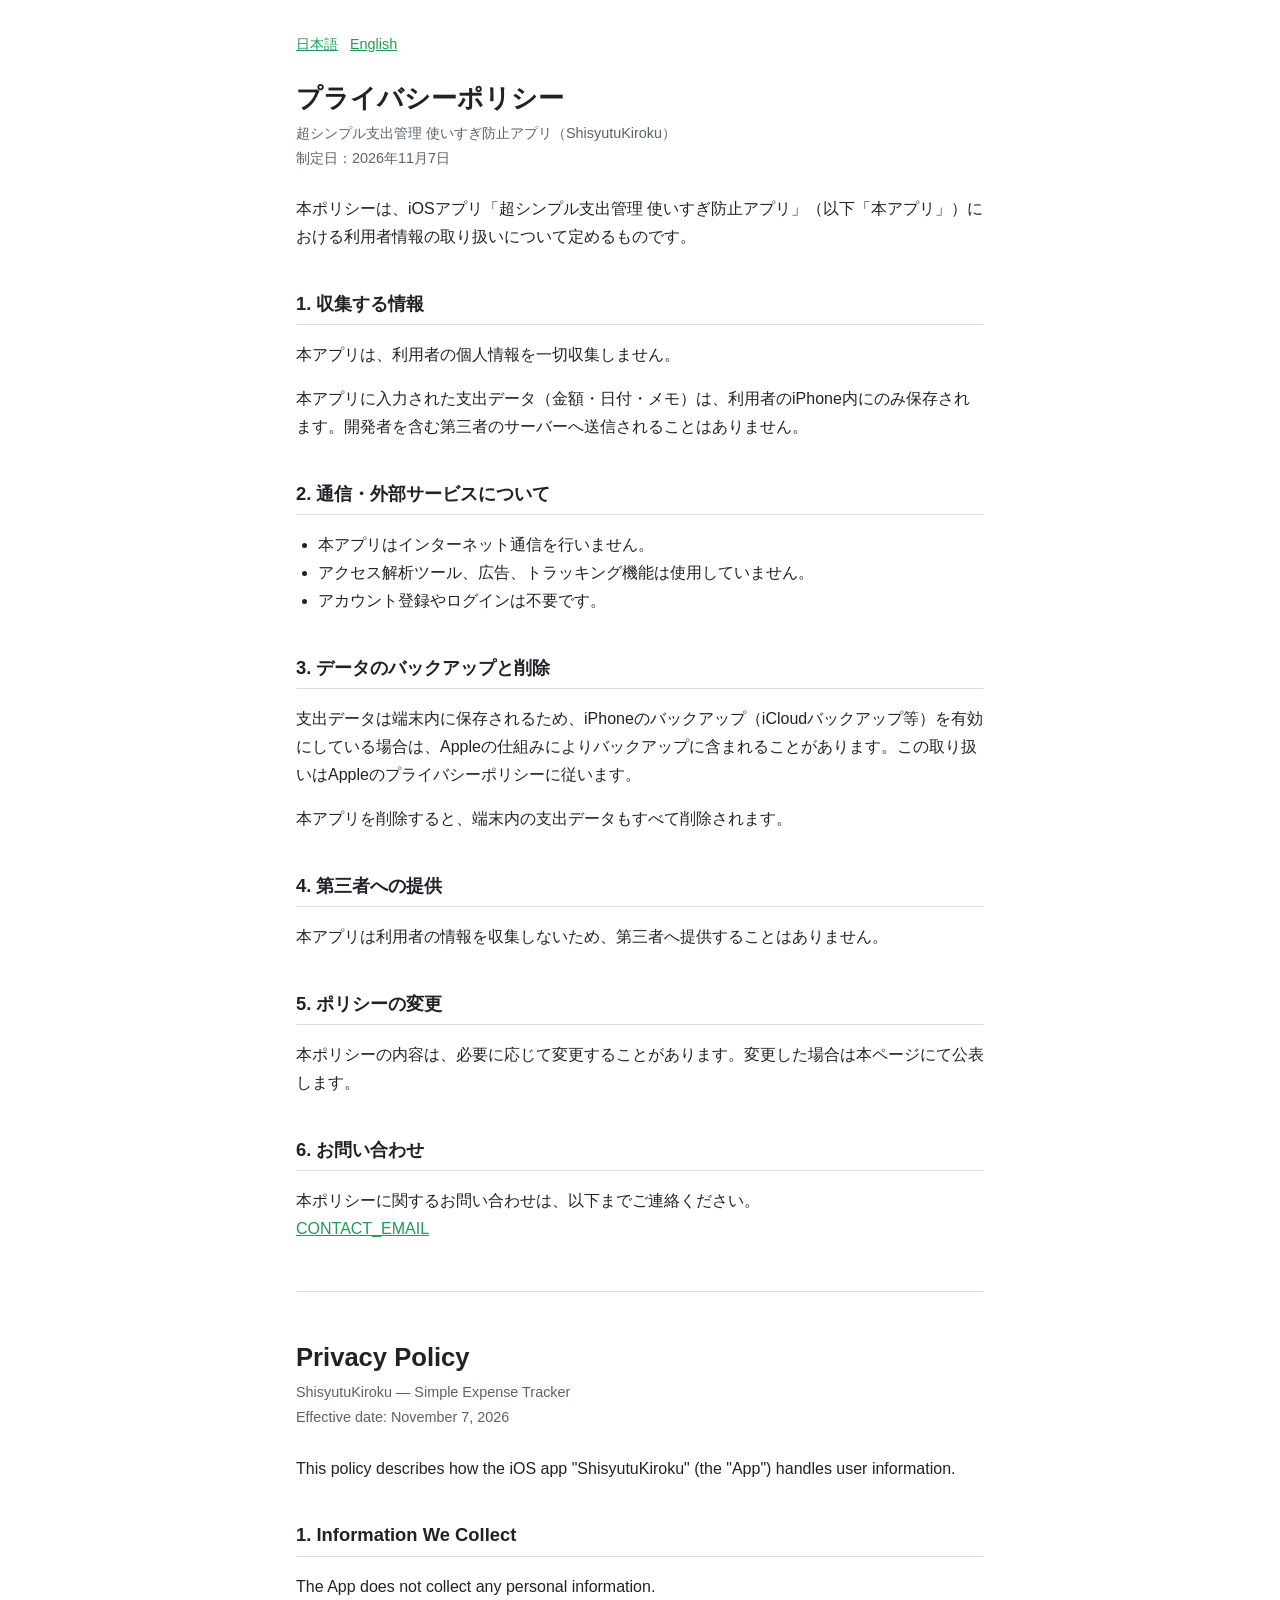
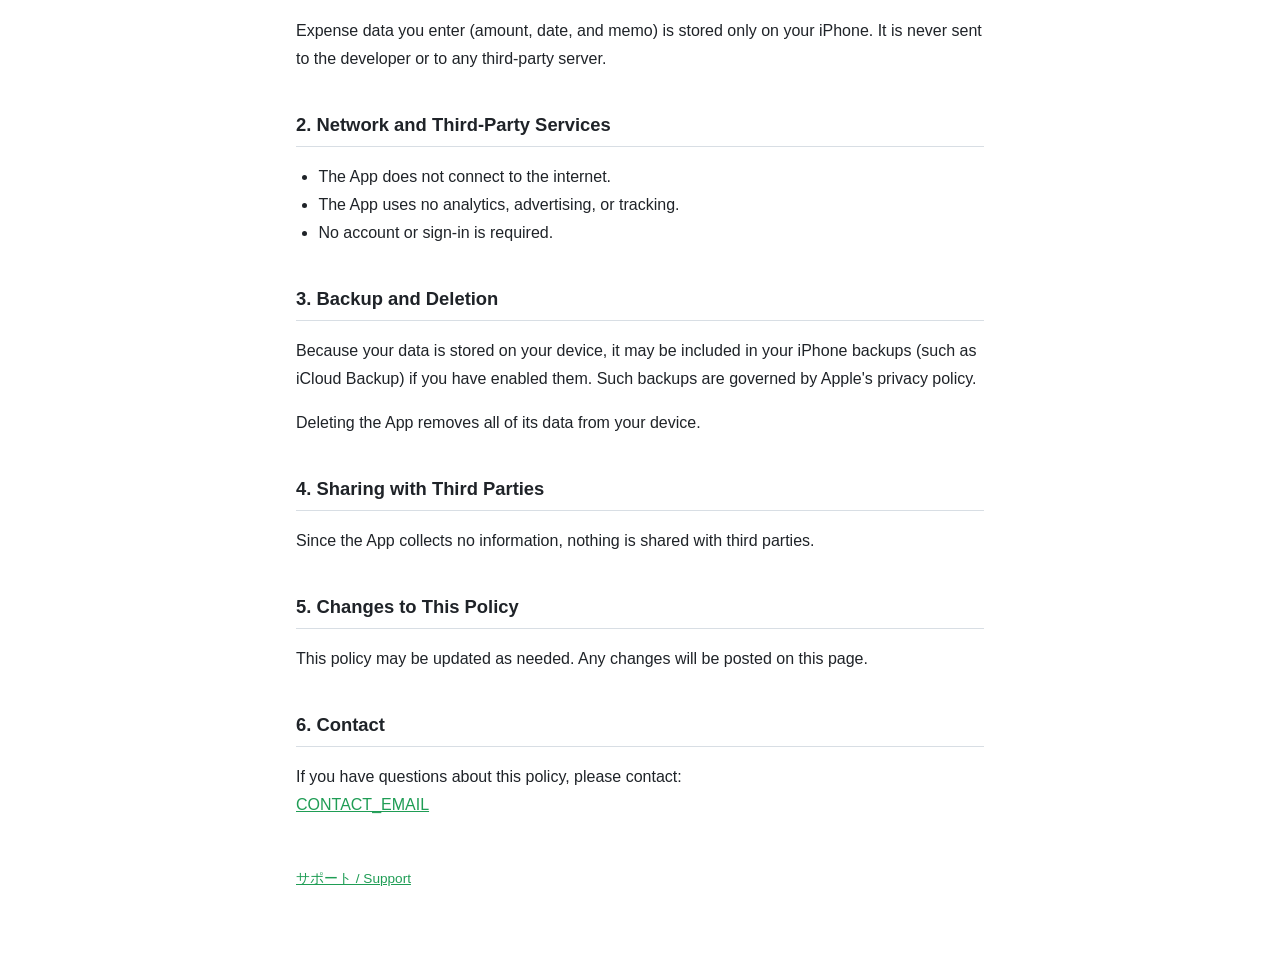
==== shisyutukiroku/privacy.html @ e6665d54 "Add privacy policy and support pages for ShisyutuKiroku Contact email is a placeholder (CONTACT_EMAI" ====
<!doctype html>
<html lang="ja">
<head>
  <meta charset="utf-8">
  <meta name="viewport" content="width=device-width, initial-scale=1">
  <title>プライバシーポリシー｜超シンプル支出管理</title>
  <link rel="stylesheet" href="../style.css">
</head>
<body>
<main>
  <div class="lang"><a href="#ja">日本語</a><a href="#en">English</a></div>

  <section id="ja">
    <h1>プライバシーポリシー</h1>
    <p class="meta">超シンプル支出管理 使いすぎ防止アプリ（ShisyutuKiroku）<br>制定日：2026年11月7日</p>

    <p>本ポリシーは、iOSアプリ「超シンプル支出管理 使いすぎ防止アプリ」（以下「本アプリ」）における利用者情報の取り扱いについて定めるものです。</p>

    <h2>1. 収集する情報</h2>
    <p>本アプリは、利用者の個人情報を一切収集しません。</p>
    <p>本アプリに入力された支出データ（金額・日付・メモ）は、利用者のiPhone内にのみ保存されます。開発者を含む第三者のサーバーへ送信されることはありません。</p>

    <h2>2. 通信・外部サービスについて</h2>
    <ul>
      <li>本アプリはインターネット通信を行いません。</li>
      <li>アクセス解析ツール、広告、トラッキング機能は使用していません。</li>
      <li>アカウント登録やログインは不要です。</li>
    </ul>

    <h2>3. データのバックアップと削除</h2>
    <p>支出データは端末内に保存されるため、iPhoneのバックアップ（iCloudバックアップ等）を有効にしている場合は、Appleの仕組みによりバックアップに含まれることがあります。この取り扱いはAppleのプライバシーポリシーに従います。</p>
    <p>本アプリを削除すると、端末内の支出データもすべて削除されます。</p>

    <h2>4. 第三者への提供</h2>
    <p>本アプリは利用者の情報を収集しないため、第三者へ提供することはありません。</p>

    <h2>5. ポリシーの変更</h2>
    <p>本ポリシーの内容は、必要に応じて変更することがあります。変更した場合は本ページにて公表します。</p>

    <h2>6. お問い合わせ</h2>
    <p>本ポリシーに関するお問い合わせは、以下までご連絡ください。<br>
      <a href="mailto:CONTACT_EMAIL">CONTACT_EMAIL</a></p>
  </section>

  <hr>

  <section id="en" lang="en">
    <h1>Privacy Policy</h1>
    <p class="meta">ShisyutuKiroku — Simple Expense Tracker<br>Effective date: November 7, 2026</p>

    <p>This policy describes how the iOS app "ShisyutuKiroku" (the "App") handles user information.</p>

    <h2>1. Information We Collect</h2>
    <p>The App does not collect any personal information.</p>
    <p>Expense data you enter (amount, date, and memo) is stored only on your iPhone. It is never sent to the developer or to any third-party server.</p>

    <h2>2. Network and Third-Party Services</h2>
    <ul>
      <li>The App does not connect to the internet.</li>
      <li>The App uses no analytics, advertising, or tracking.</li>
      <li>No account or sign-in is required.</li>
    </ul>

    <h2>3. Backup and Deletion</h2>
    <p>Because your data is stored on your device, it may be included in your iPhone backups (such as iCloud Backup) if you have enabled them. Such backups are governed by Apple's privacy policy.</p>
    <p>Deleting the App removes all of its data from your device.</p>

    <h2>4. Sharing with Third Parties</h2>
    <p>Since the App collects no information, nothing is shared with third parties.</p>

    <h2>5. Changes to This Policy</h2>
    <p>This policy may be updated as needed. Any changes will be posted on this page.</p>

    <h2>6. Contact</h2>
    <p>If you have questions about this policy, please contact:<br>
      <a href="mailto:CONTACT_EMAIL">CONTACT_EMAIL</a></p>
  </section>

  <footer><a href="support.html">サポート / Support</a></footer>
</main>
</body>
</html>
---- style.css ----
:root {
  --bg: #ffffff;
  --text: #1f2328;
  --muted: #59636e;
  --accent: #1f9d55;
  --border: #d8dee4;
}
@media (prefers-color-scheme: dark) {
  :root {
    --bg: #0d1117;
    --text: #e6edf3;
    --muted: #9198a1;
    --accent: #3fb950;
    --border: #30363d;
  }
}
* { box-sizing: border-box; }
body {
  margin: 0;
  background: var(--bg);
  color: var(--text);
  font-family: -apple-system, BlinkMacSystemFont, "Hiragino Sans", "Hiragino Kaku Gothic ProN", "Segoe UI", sans-serif;
  line-height: 1.75;
}
main { max-width: 720px; margin: 0 auto; padding: 32px 16px 64px; }
h1 { font-size: 1.6rem; line-height: 1.4; margin: 0 0 4px; }
h2 { font-size: 1.15rem; margin: 2em 0 0.5em; padding-bottom: 4px; border-bottom: 1px solid var(--border); }
a { color: var(--accent); }
.meta { color: var(--muted); font-size: 0.9rem; margin: 0 0 24px; }
.lang { font-size: 0.9rem; margin-bottom: 24px; }
.lang a { margin-right: 12px; }
hr { border: none; border-top: 1px solid var(--border); margin: 48px 0; }
ul { padding-left: 1.4em; }
footer { color: var(--muted); font-size: 0.85rem; margin-top: 48px; }
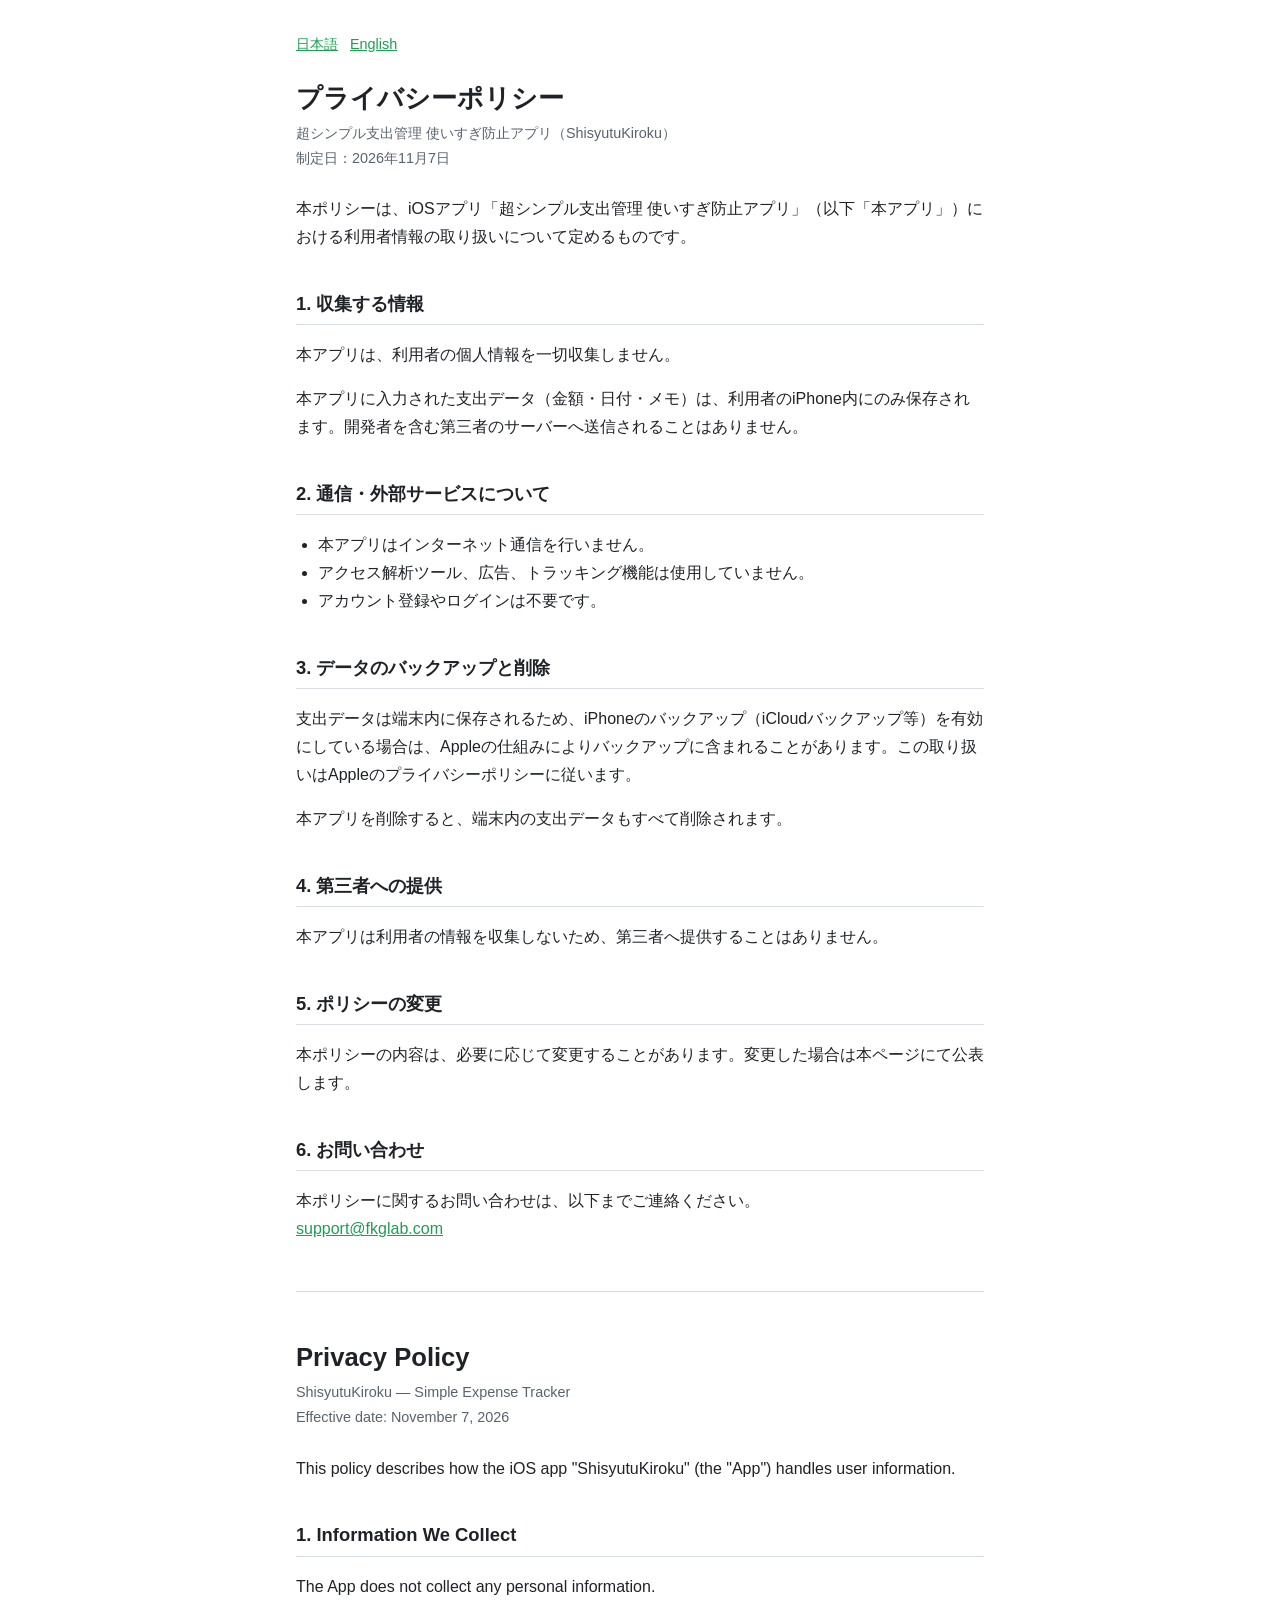
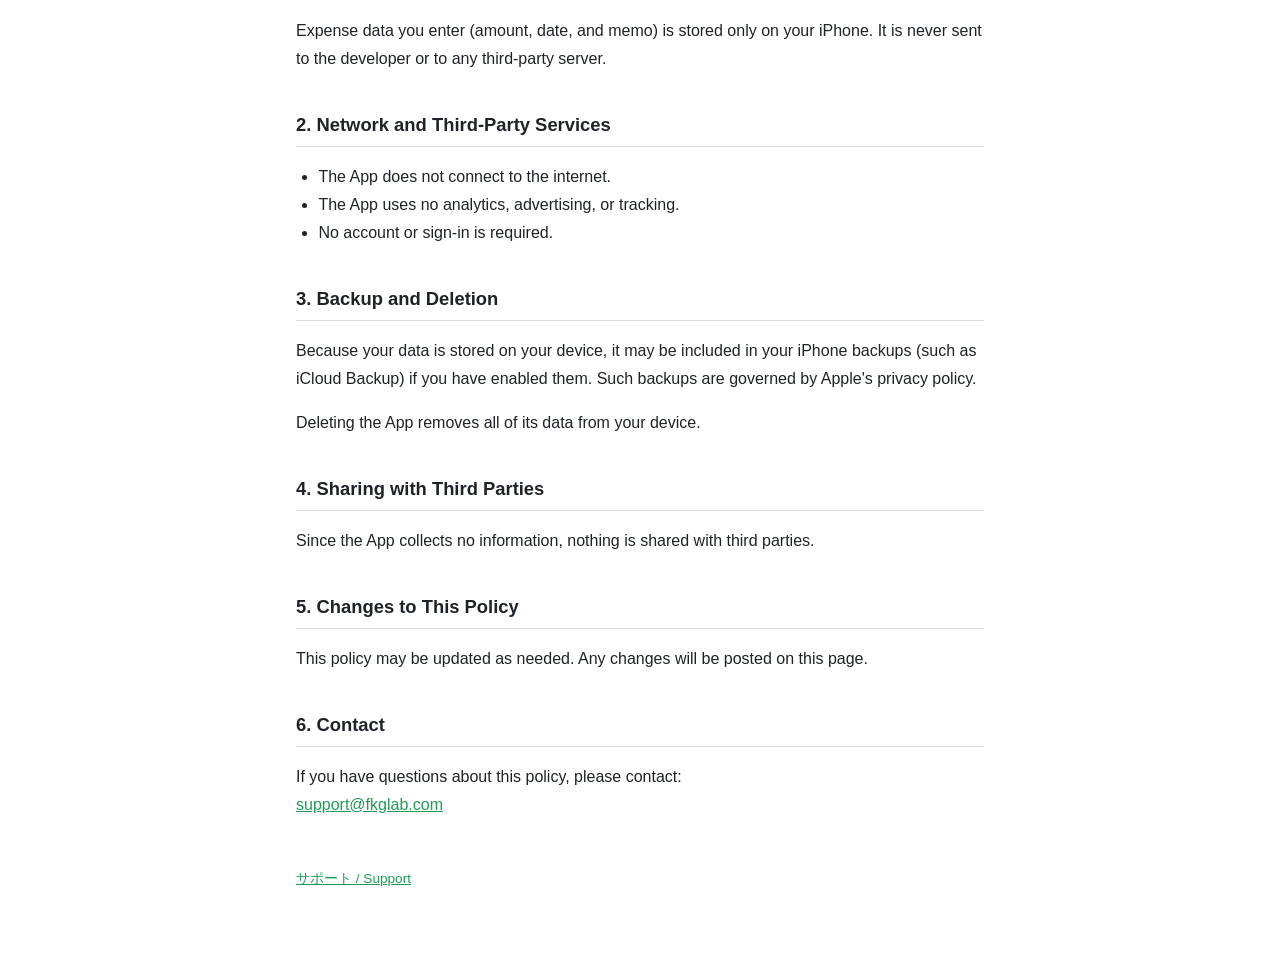
==== commit 98a9541b: "Set contact email to support@fkglab.com and add custom domain Co-Authored-By: Claude Sonnet 5.5 <nor" ====
--- a/shisyutukiroku/privacy.html
+++ b/shisyutukiroku/privacy.html
@@ -39,7 +39,7 @@
 
     <h2>6. お問い合わせ</h2>
     <p>本ポリシーに関するお問い合わせは、以下までご連絡ください。<br>
-      <a href="mailto:CONTACT_EMAIL">CONTACT_EMAIL</a></p>
+      <a href="mailto:support@fkglab.com">support@fkglab.com</a></p>
   </section>
 
   <hr>
@@ -73,7 +73,7 @@
 
     <h2>6. Contact</h2>
     <p>If you have questions about this policy, please contact:<br>
-      <a href="mailto:CONTACT_EMAIL">CONTACT_EMAIL</a></p>
+      <a href="mailto:support@fkglab.com">support@fkglab.com</a></p>
   </section>
 
   <footer><a href="support.html">サポート / Support</a></footer>
